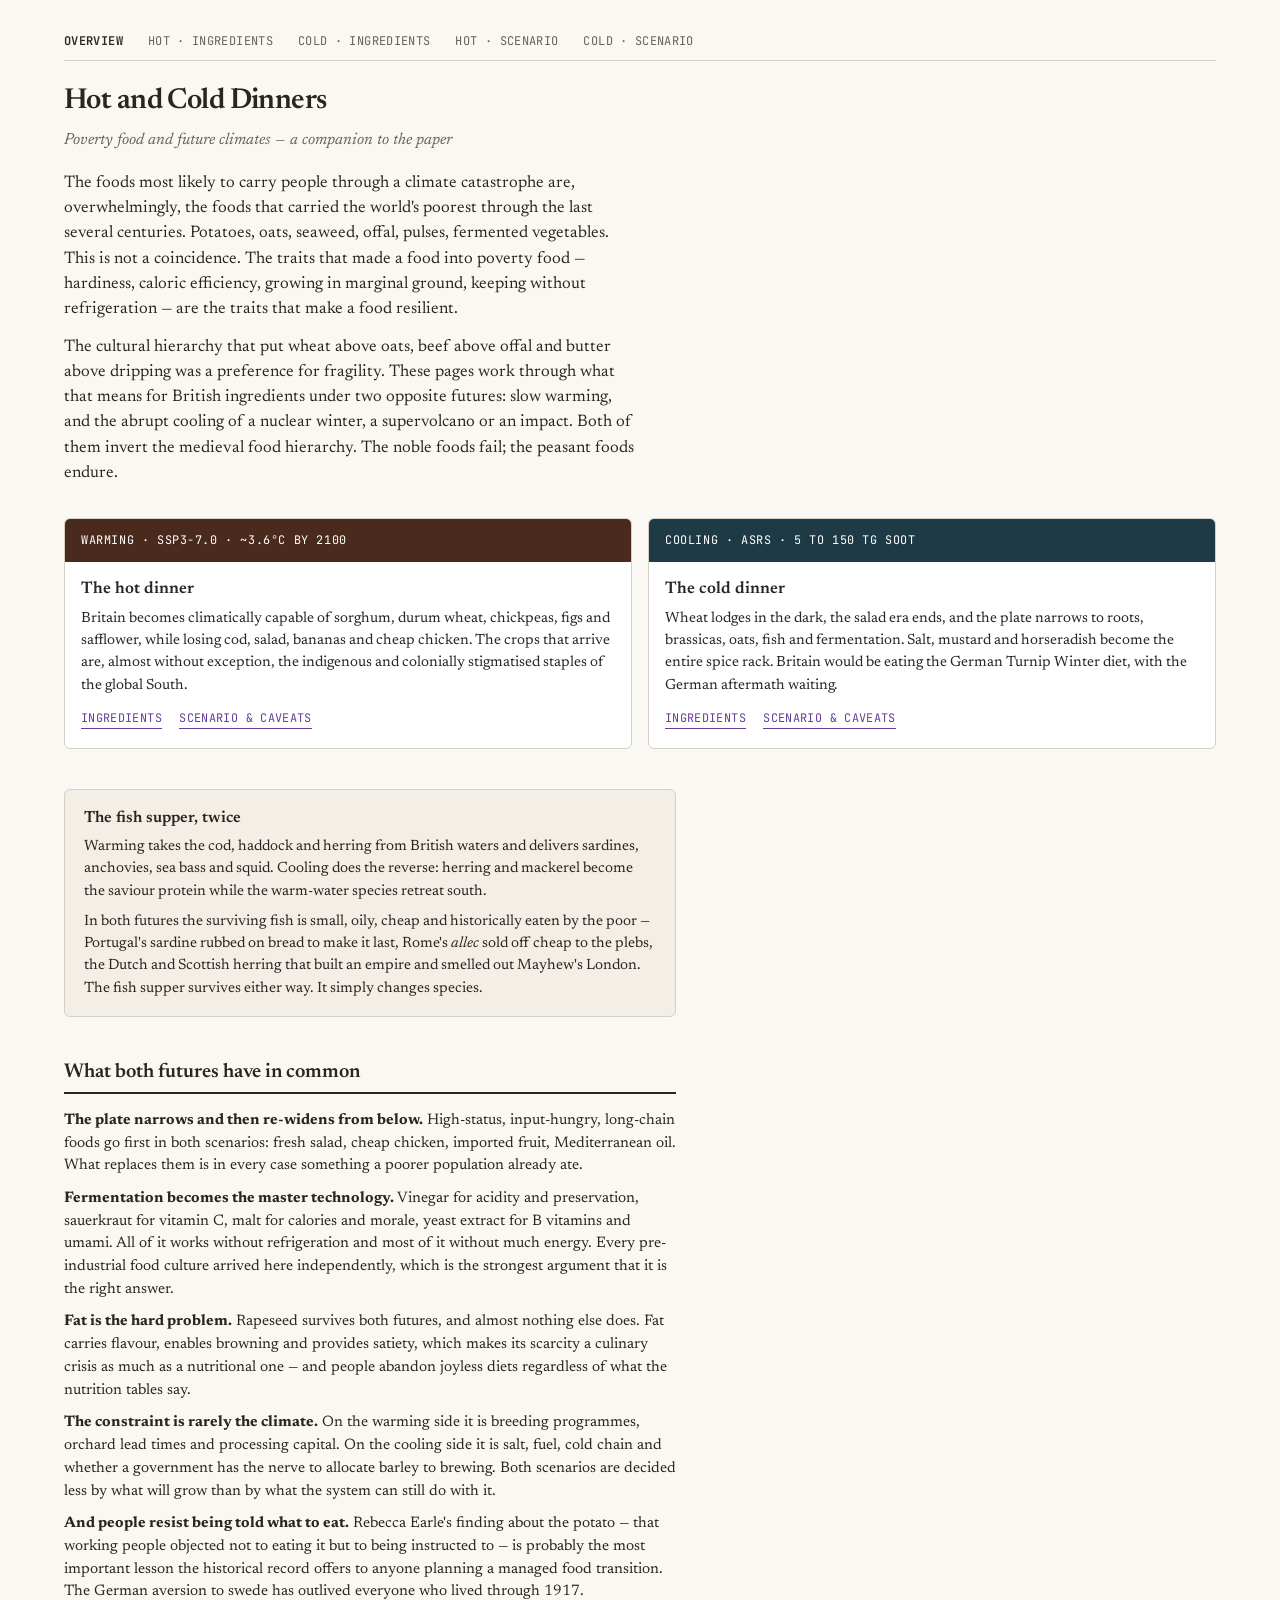
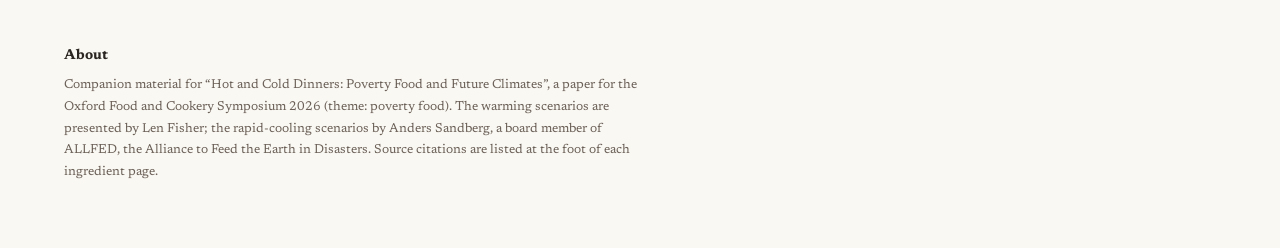
==== index.html @ 8703fb7c "Companion website for "Hot and Cold Dinners" Overview page plus the two ingredient tables, warming (" ====
<!DOCTYPE html>
<html lang="en">
<head>
<meta charset="UTF-8">
<meta name="viewport" content="width=device-width, initial-scale=1.0">
<title>Hot and Cold Dinners</title>
<link href="https://fonts.googleapis.com/css2?family=Newsreader:ital,wght@0,400;0,600;1,400&family=JetBrains+Mono:wght@400;600&display=swap" rel="stylesheet">
<link rel="stylesheet" href="assets/base.css">
<style>
:root {
  --accent: #6a3d9a;
  --header-bg: #2a2520;
  --row-hover: #efe9e0;
  --cat-bg: #e8e2d6;
  --caution-rule: #b33a2b;
}

.lede {
  max-width: 64ch;
  font-size: 1.05rem;
  margin-bottom: 2rem;
}

.lede p { margin-bottom: 0.8rem; }

.cards {
  display: grid;
  grid-template-columns: 1fr 1fr;
  gap: 1rem;
  margin-bottom: 2.5rem;
}

.card {
  border: 1px solid var(--border);
  border-radius: 6px;
  overflow: hidden;
  background: #fff;
}

.card-head {
  padding: 0.8rem 1rem;
  color: #fff;
  font-family: 'JetBrains Mono', monospace;
  font-size: 0.74rem;
  text-transform: uppercase;
  letter-spacing: 0.05em;
}

.card-hot  { background: #4a2a1d; }
.card-cold { background: #1e3a47; }

.card-body { padding: 0.9rem 1rem 1.1rem; font-size: 0.92rem; }
.card-body h3 { font-size: 1.05rem; font-weight: 600; margin-bottom: 0.4rem; }
.card-body p { margin-bottom: 0.7rem; color: var(--text); }

.card-body a {
  display: inline-block;
  margin-right: 0.9rem;
  font-family: 'JetBrains Mono', monospace;
  font-size: 0.74rem;
  text-transform: uppercase;
  letter-spacing: 0.03em;
  color: var(--accent);
  text-decoration: none;
  border-bottom: 1px solid currentColor;
}

.card-body a:hover { color: var(--text); }

.pending {
  color: var(--muted);
  border-bottom-style: dotted;
  pointer-events: none;
}

.pair {
  border: 1px solid var(--border);
  border-radius: 6px;
  padding: 1rem 1.2rem;
  margin-bottom: 2rem;
  background: var(--row-alt);
  max-width: 68ch;
}

.pair h3 { font-size: 1rem; font-weight: 600; margin-bottom: 0.4rem; }
.pair p { font-size: 0.93rem; margin-bottom: 0.5rem; }
.pair p:last-child { margin-bottom: 0; }

@media (max-width: 700px) {
  .cards { grid-template-columns: 1fr; }
}
</style>
</head>
<body>

<nav class="nav">
<a href="index.html" class="here">Overview</a>
<a href="hot.html">Hot &middot; ingredients</a>
<a href="cold.html">Cold &middot; ingredients</a>
<a href="hot-scenario.html">Hot &middot; scenario</a>
<a href="cold-scenario.html">Cold &middot; scenario</a>
</nav>

<h1>Hot and Cold Dinners</h1>
<p class="subtitle">Poverty food and future climates &mdash; a companion to the paper</p>

<div class="lede">
<p>The foods most likely to carry people through a climate catastrophe are, overwhelmingly, the foods that carried the world's poorest through the last several centuries. Potatoes, oats, seaweed, offal, pulses, fermented vegetables. This is not a coincidence. The traits that made a food into poverty food &mdash; hardiness, caloric efficiency, growing in marginal ground, keeping without refrigeration &mdash; are the traits that make a food resilient.</p>
<p>The cultural hierarchy that put wheat above oats, beef above offal and butter above dripping was a preference for fragility. These pages work through what that means for British ingredients under two opposite futures: slow warming, and the abrupt cooling of a nuclear winter, a supervolcano or an impact. Both of them invert the medieval food hierarchy. The noble foods fail; the peasant foods endure.</p>
</div>

<div class="cards">
  <div class="card">
    <div class="card-head card-hot">Warming &middot; SSP3-7.0 &middot; ~3.6&deg;C by 2100</div>
    <div class="card-body">
      <h3>The hot dinner</h3>
      <p>Britain becomes climatically capable of sorghum, durum wheat, chickpeas, figs and safflower, while losing cod, salad, bananas and cheap chicken. The crops that arrive are, almost without exception, the indigenous and colonially stigmatised staples of the global South.</p>
      <a href="hot.html">Ingredients</a>
      <a href="hot-scenario.html" class="pending">Scenario &amp; caveats</a>
    </div>
  </div>
  <div class="card">
    <div class="card-head card-cold">Cooling &middot; ASRS &middot; 5 to 150 Tg soot</div>
    <div class="card-body">
      <h3>The cold dinner</h3>
      <p>Wheat lodges in the dark, the salad era ends, and the plate narrows to roots, brassicas, oats, fish and fermentation. Salt, mustard and horseradish become the entire spice rack. Britain would be eating the German Turnip Winter diet, with the German aftermath waiting.</p>
      <a href="cold.html">Ingredients</a>
      <a href="cold-scenario.html" class="pending">Scenario &amp; caveats</a>
    </div>
  </div>
</div>

<div class="pair">
<h3>The fish supper, twice</h3>
<p>Warming takes the cod, haddock and herring from British waters and delivers sardines, anchovies, sea bass and squid. Cooling does the reverse: herring and mackerel become the saviour protein while the warm-water species retreat south.</p>
<p>In both futures the surviving fish is small, oily, cheap and historically eaten by the poor &mdash; Portugal's sardine rubbed on bread to make it last, Rome's <em>allec</em> sold off cheap to the plebs, the Dutch and Scottish herring that built an empire and smelled out Mayhew's London. The fish supper survives either way. It simply changes species.</p>
</div>

<div class="patterns">
<h2>What both futures have in common</h2>

<p><strong>The plate narrows and then re-widens from below.</strong> High-status, input-hungry, long-chain foods go first in both scenarios: fresh salad, cheap chicken, imported fruit, Mediterranean oil. What replaces them is in every case something a poorer population already ate.</p>

<p><strong>Fermentation becomes the master technology.</strong> Vinegar for acidity and preservation, sauerkraut for vitamin C, malt for calories and morale, yeast extract for B vitamins and umami. All of it works without refrigeration and most of it without much energy. Every pre-industrial food culture arrived here independently, which is the strongest argument that it is the right answer.</p>

<p><strong>Fat is the hard problem.</strong> Rapeseed survives both futures, and almost nothing else does. Fat carries flavour, enables browning and provides satiety, which makes its scarcity a culinary crisis as much as a nutritional one &mdash; and people abandon joyless diets regardless of what the nutrition tables say.</p>

<p><strong>The constraint is rarely the climate.</strong> On the warming side it is breeding programmes, orchard lead times and processing capital. On the cooling side it is salt, fuel, cold chain and whether a government has the nerve to allocate barley to brewing. Both scenarios are decided less by what will grow than by what the system can still do with it.</p>

<p><strong>And people resist being told what to eat.</strong> Rebecca Earle's finding about the potato &mdash; that working people objected not to eating it but to being instructed to &mdash; is probably the most important lesson the historical record offers to anyone planning a managed food transition. The German aversion to swede has outlived everyone who lived through 1917.</p>
</div>

<div class="sources">
<h3>About</h3>
Companion material for &ldquo;Hot and Cold Dinners: Poverty Food and Future Climates&rdquo;, a paper for the Oxford Food and Cookery Symposium 2026 (theme: poverty food). The warming scenarios are presented by Len Fisher; the rapid-cooling scenarios by Anders Sandberg, a board member of ALLFED, the Alliance to Feed the Earth in Disasters. Source citations are listed at the foot of each ingredient page.
</div>

</body>
</html>
---- assets/base.css ----
/* Hot and Cold Dinners — shared stylesheet
   Each page sets its own accent tokens in a short inline <style> block.
   Everything structural lives here. */

:root {
  --bg: #faf8f3;
  --text: #2a2520;
  --border: #d5cfc4;
  --row-alt: #f3efe7;
  --muted: #6b6158;

  /* Overridden per page */
  --accent: #2b6d8a;
  --header-bg: #1e3a47;
  --header-text: #faf8f3;
  --row-hover: #e8eef0;
  --cat-bg: #e2e8ea;
  --caution-rule: #b33a2b;

  /* Status colours, cold page */
  --available: #3a7d44;
  --reduced: #8b6914;
  --scarce: #b06a20;
  --gone: #b33a2b;
  --new: #6a3d9a;

  /* Verdict colours, hot page */
  --gain: #3a7d44;
  --loss: #b33a2b;
  --mixed: #8b6914;
  --latent: #2b6d8a;
}

* { margin: 0; padding: 0; box-sizing: border-box; }

body {
  font-family: 'Newsreader', Georgia, serif;
  background: var(--bg);
  color: var(--text);
  line-height: 1.5;
  padding: 2rem 1.5rem 4rem;
  max-width: 1200px;
  margin: 0 auto;
}

h1 {
  font-size: 1.8rem;
  font-weight: 600;
  margin-bottom: 0.3rem;
  letter-spacing: -0.02em;
}

.subtitle {
  font-style: italic;
  color: var(--muted);
  margin-bottom: 1.2rem;
  font-size: 1rem;
}

/* Cross-page navigation */
.nav {
  font-family: 'JetBrains Mono', monospace;
  font-size: 0.75rem;
  letter-spacing: 0.03em;
  text-transform: uppercase;
  margin-bottom: 1.2rem;
  padding-bottom: 0.6rem;
  border-bottom: 1px solid var(--border);
}

.nav a { color: var(--muted); text-decoration: none; margin-right: 1.1rem; }
.nav a:hover { color: var(--accent); text-decoration: underline; }
.nav a.here { color: var(--text); font-weight: 600; }

.intro { max-width: 62ch; margin-bottom: 1.5rem; font-size: 0.95rem; }
.intro p { margin-bottom: 0.7rem; }

/* Banner: severity ramp (cold page) and two-axis band (hot page) */
.ramp, .axes {
  display: flex;
  margin-bottom: 1.5rem;
  border: 1px solid var(--border);
  border-radius: 6px;
  overflow: hidden;
  font-family: 'JetBrains Mono', monospace;
  font-size: 0.72rem;
}

.ramp div { flex: 1; padding: 0.5rem 0.7rem; color: #fff; }
.axes div { flex: 1; padding: 0.6rem 0.8rem; color: #fff; }

.ramp div span, .axes div span {
  display: block;
  font-size: 0.68rem;
  opacity: 0.87;
  margin-top: 0.18rem;
  line-height: 1.45;
}

.r0 { background: #4a7a5c; }
.r1 { background: #3d6a72; }
.r2 { background: #315268; }
.r3 { background: #24384f; }

.ax-climate { background: #4a7a5c; }
.ax-system { background: #8c4a2f; }

.legend {
  display: flex;
  flex-wrap: wrap;
  gap: 1rem;
  margin-bottom: 1.5rem;
  font-size: 0.85rem;
  font-family: 'JetBrains Mono', monospace;
}

.legend span { display: inline-flex; align-items: center; gap: 0.3rem; }

.legend .dot {
  width: 10px; height: 10px;
  border-radius: 50%;
  display: inline-block;
}

.dot-available { background: var(--available); }
.dot-reduced   { background: var(--reduced); }
.dot-scarce    { background: var(--scarce); }
.dot-gone      { background: var(--gone); }
.dot-new       { background: var(--new); }
.dot-gain      { background: var(--gain); }
.dot-loss      { background: var(--loss); }
.dot-mixed     { background: var(--mixed); }
.dot-latent    { background: var(--latent); }

.table-wrap {
  overflow-x: auto;
  border: 1px solid var(--border);
  border-radius: 6px;
  margin-bottom: 2rem;
}

table {
  width: 100%;
  border-collapse: collapse;
  font-size: 0.86rem;
  min-width: 950px;
}

thead th {
  background: var(--header-bg);
  color: var(--header-text);
  padding: 0.7rem 0.8rem;
  text-align: left;
  font-weight: 600;
  font-size: 0.78rem;
  text-transform: uppercase;
  letter-spacing: 0.04em;
  position: sticky;
  top: 0;
  z-index: 1;
}

thead th:first-child { border-radius: 5px 0 0 0; }
thead th:last-child  { border-radius: 0 5px 0 0; }

tbody td {
  padding: 0.55rem 0.8rem;
  border-bottom: 1px solid var(--border);
  vertical-align: top;
}

tbody tr:nth-child(even) { background: var(--row-alt); }
tbody tr:hover { background: var(--row-hover); }

.cat-header td {
  background: var(--cat-bg) !important;
  font-weight: 600;
  font-size: 0.92rem;
  letter-spacing: 0.03em;
  padding: 0.6rem 0.8rem;
  border-bottom: 2px solid var(--border);
}

.food-name { font-weight: 600; }

.sub {
  font-weight: 400;
  font-size: 0.82rem;
  color: var(--muted);
}

/* Status words, cold page */
.s { font-weight: 600; display: block; margin-bottom: 0.15rem; }
.s-available { color: var(--available); }
.s-reduced   { color: var(--reduced); }
.s-scarce    { color: var(--scarce); }
.s-gone      { color: var(--gone); }
.s-new       { color: var(--new); }

/* Verdicts, hot page */
.v { font-weight: 600; font-size: 0.8rem; text-transform: uppercase; letter-spacing: 0.03em; }
.v-gain   { color: var(--gain); }
.v-loss   { color: var(--loss); }
.v-mixed  { color: var(--mixed); }
.v-new    { color: var(--new); }
.v-latent { color: var(--latent); }

/* Suitability index figures, hot page */
.idx {
  display: block;
  font-family: 'JetBrains Mono', monospace;
  font-size: 0.7rem;
  color: var(--muted);
  margin-top: 0.25rem;
}

.patterns { margin-top: 2.5rem; max-width: 68ch; }

.patterns h2 {
  font-size: 1.25rem;
  font-weight: 600;
  margin-bottom: 1rem;
  padding-bottom: 0.3rem;
  border-bottom: 2px solid var(--header-bg);
}

.patterns h3 {
  font-size: 1rem;
  font-weight: 600;
  margin: 1.4rem 0 0.35rem;
  color: var(--accent);
}

.patterns p { margin-bottom: 0.6rem; font-size: 0.95rem; }

.caution {
  border-left: 3px solid var(--caution-rule);
  padding: 0.15rem 0 0.15rem 0.8rem;
  margin: 1rem 0;
  font-size: 0.9rem;
  color: var(--muted);
}

.sources {
  margin-top: 2.5rem;
  font-size: 0.8rem;
  color: var(--muted);
  line-height: 1.7;
  max-width: 72ch;
}

.sources h3 { font-size: 0.9rem; color: var(--text); margin-bottom: 0.4rem; }

@media (max-width: 700px) {
  body { padding: 1rem; }
  h1 { font-size: 1.3rem; }
  .legend { font-size: 0.75rem; }
  .ramp, .axes { flex-direction: column; }
}
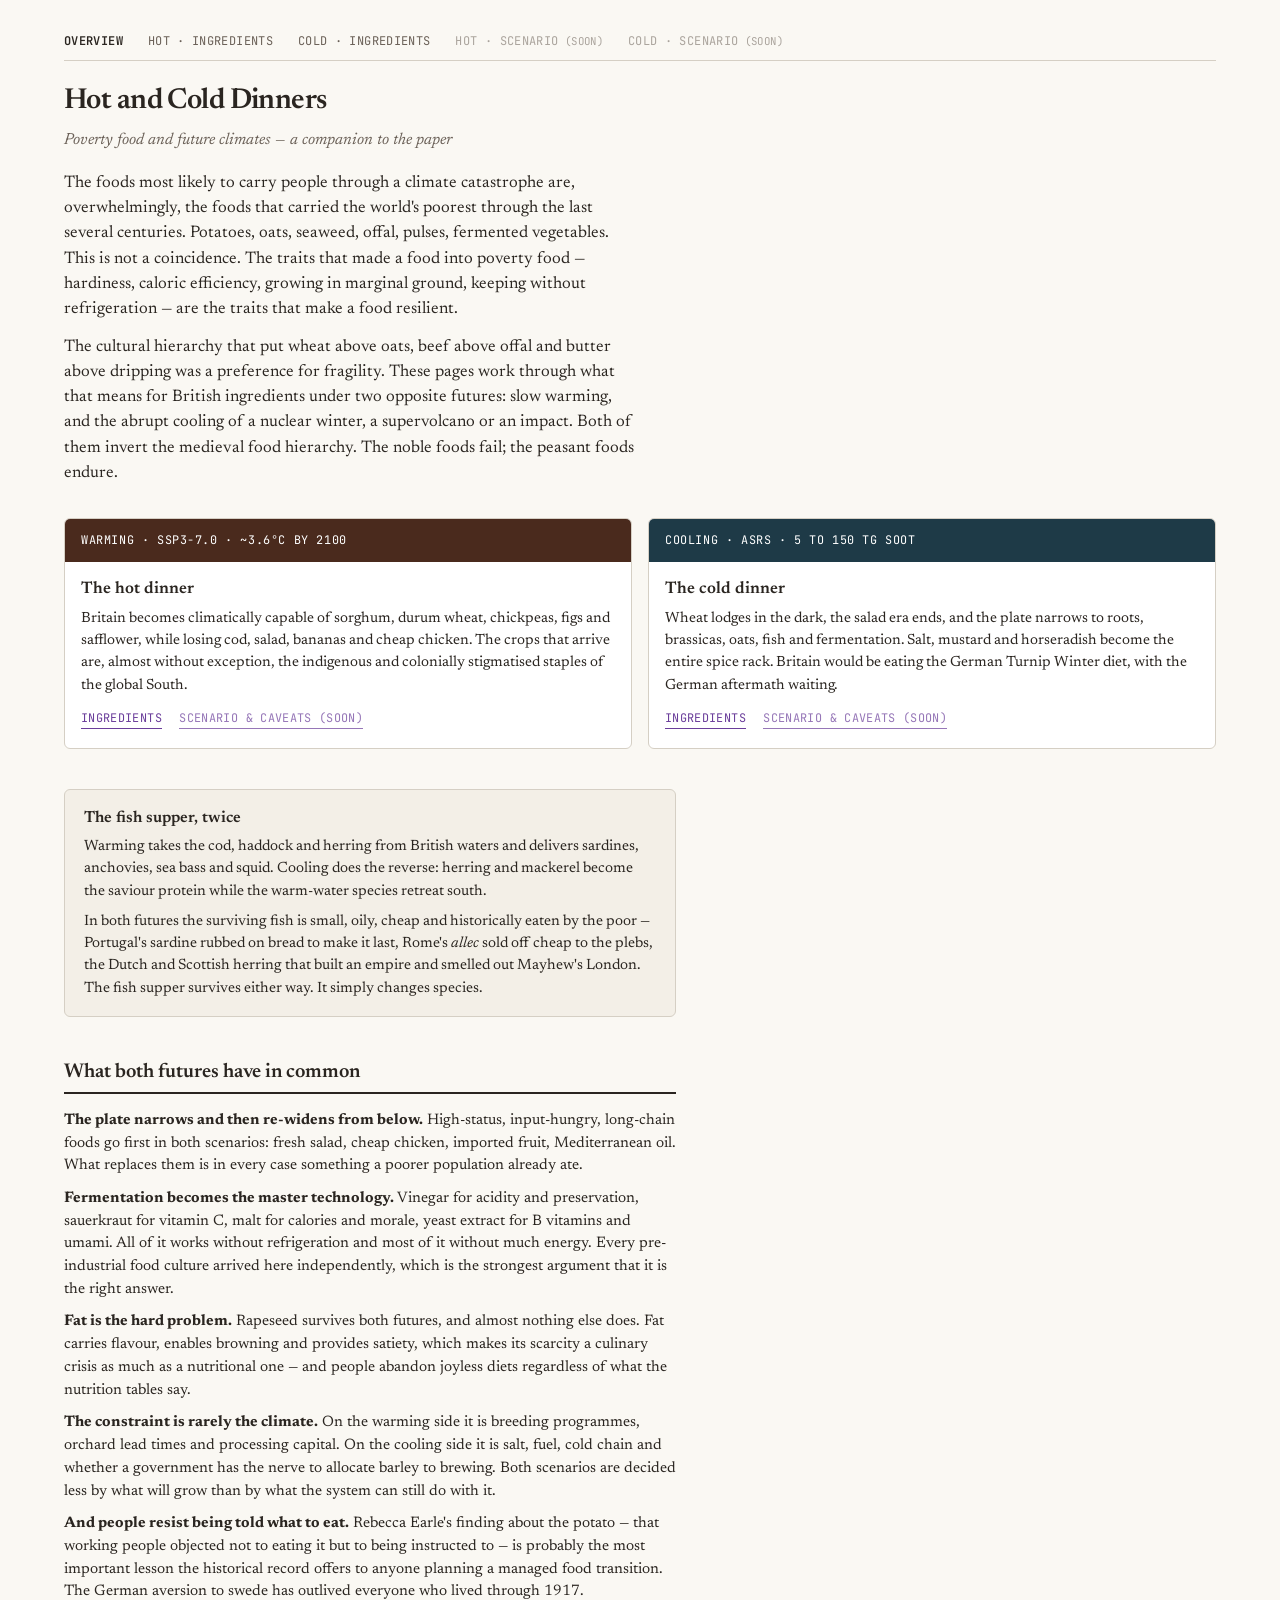
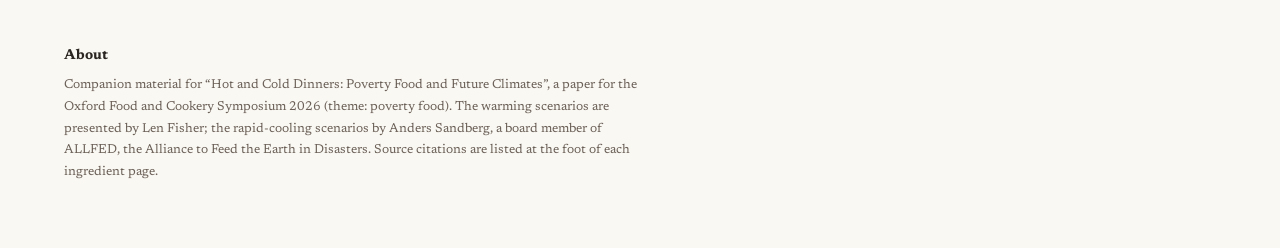
==== commit 0b1746eb: "Mark unwritten scenario pages as pending rather than linking to them The nav on hot.html and cold.ht" ====
--- a/index.html
+++ b/index.html
@@ -71,7 +71,10 @@
   color: var(--muted);
   border-bottom-style: dotted;
   pointer-events: none;
+  opacity: 0.7;
 }
+
+.pending::after { content: " (soon)"; }
 
 .pair {
   border: 1px solid var(--border);
@@ -97,8 +100,8 @@
 <a href="index.html" class="here">Overview</a>
 <a href="hot.html">Hot &middot; ingredients</a>
 <a href="cold.html">Cold &middot; ingredients</a>
-<a href="hot-scenario.html">Hot &middot; scenario</a>
-<a href="cold-scenario.html">Cold &middot; scenario</a>
+<a class="soon">Hot &middot; scenario</a>
+<a class="soon">Cold &middot; scenario</a>
 </nav>
 
 <h1>Hot and Cold Dinners</h1>
@@ -116,7 +119,7 @@
       <h3>The hot dinner</h3>
       <p>Britain becomes climatically capable of sorghum, durum wheat, chickpeas, figs and safflower, while losing cod, salad, bananas and cheap chicken. The crops that arrive are, almost without exception, the indigenous and colonially stigmatised staples of the global South.</p>
       <a href="hot.html">Ingredients</a>
-      <a href="hot-scenario.html" class="pending">Scenario &amp; caveats</a>
+      <a class="pending">Scenario &amp; caveats</a>
     </div>
   </div>
   <div class="card">
@@ -125,7 +128,7 @@
       <h3>The cold dinner</h3>
       <p>Wheat lodges in the dark, the salad era ends, and the plate narrows to roots, brassicas, oats, fish and fermentation. Salt, mustard and horseradish become the entire spice rack. Britain would be eating the German Turnip Winter diet, with the German aftermath waiting.</p>
       <a href="cold.html">Ingredients</a>
-      <a href="cold-scenario.html" class="pending">Scenario &amp; caveats</a>
+      <a class="pending">Scenario &amp; caveats</a>
     </div>
   </div>
 </div>
--- a/assets/base.css
+++ b/assets/base.css
@@ -71,6 +71,16 @@
 .nav a { color: var(--muted); text-decoration: none; margin-right: 1.1rem; }
 .nav a:hover { color: var(--accent); text-decoration: underline; }
 .nav a.here { color: var(--text); font-weight: 600; }
+
+/* Pages announced but not yet written: shown, not clickable */
+.nav a.soon {
+  color: var(--muted);
+  opacity: 0.55;
+  cursor: default;
+  pointer-events: none;
+}
+
+.nav a.soon::after { content: " (soon)"; font-size: 0.9em; }
 
 .intro { max-width: 62ch; margin-bottom: 1.5rem; font-size: 0.95rem; }
 .intro p { margin-bottom: 0.7rem; }
